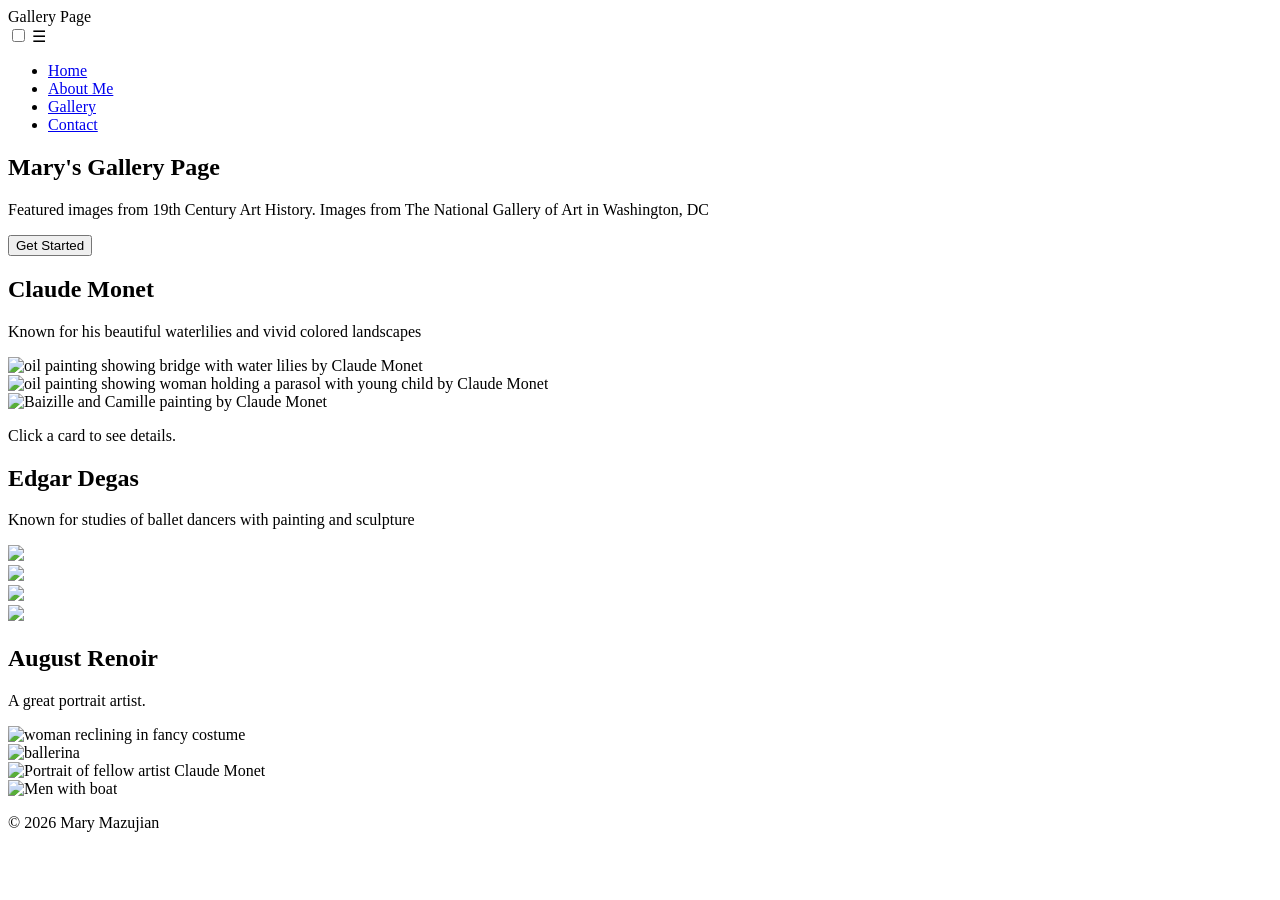
==== gallery.html @ 6964c017 "Add files via upload" ====
<!DOCTYPE html>
<html lang="en">
<head>
    <meta charset="UTF-8">
    <meta name="viewport" content="width=device-width, initial-scale=1.0">

    <title>Gallery Page</title>
    <link rel="stylesheet" href="css/style.css">
 
</head>
<body>

<!--ChatGPT assistance with hamburger-->
<nav class="navbar">
  <div class="logo">Gallery Page</div>

  <input type="checkbox" id="menu-toggle" class="menu-toggle">
  <label for="menu-toggle" class="hamburger">&#9776;</label>

  <ul class="nav-links">
    <li><a href="Home">Home</a></li>
    <li><a href="About">About Me</a></li>
    <li><a href="Gallery">Gallery</a></li>
    <li><a href="Contact">Contact</a></li>
  </ul>
</nav>

<!--ChatGPT add hero image make it -->


    <!--Code from Playground-->
    <div class="hero-centered">
    <h2>Mary's Gallery Page</h2>
    <p>Featured images from 19th Century Art History. Images from The National Gallery of Art in Washington, DC</p>
    <button class="cta-button">Get Started</button>
    </div>

    

<!--ChatGPT assistance with centering gallery text-->




<!--ChatGPT help with adding hover-->

<!--ChatGPT assistance with replacing Monet section-->
<section class="monet-section">
  <h2>Claude Monet</h2>
  <p>Known for his beautiful waterlilies and vivid colored landscapes</p>

  <div class="masonry-grid">
    <div class="masonry-item"
         style="grid-row: span 2;"
         onclick="showInfo(this)"
         data-title="The Artist's Garden at Vétheuil"
         data-year="1880"
         data-desc="A luminous garden scene filled with color and light.">
      <img src="gardenvetheuil.jpg" alt="oil painting showing bridge with water lilies by Claude Monet">
    </div>

    <div class="masonry-item"
         style="grid-row: span 5;"
         onclick="showInfo(this)"
         data-title="Woman with a Parasol"
         data-year="1875"
         data-desc="A breezy outdoor scene showing Monet's interest in light and movement.">
      <img src="womanparosol.jpg" alt="oil painting showing woman holding a parasol with young child by Claude Monet">
    </div>

    <div class="masonry-item"
         style="grid-row: span 4;"
         onclick="showInfo(this)"
         data-title="Bazille and Camille"
         data-year="1865"
         data-desc="A study featuring Camille Monet and Frédéric Bazille.">
      <img src="bazillecamille.jpg" alt="Baizille and Camille painting by Claude Monet">
    </div>



    </div>

    <!--removed two extra text cards due to time may add back-->
  <!--ChatGPT aside panel help-->
  <aside class="info-panel" id="info-panel">
    <p>Click a card to see details.</p>
  </aside>
</section>


<!--ChatGPT assistance with replacing Degas section-->
<section class="degas-section">
  <h2>Edgar Degas</h2>
  <p>Known for studies of ballet dancers with painting and sculpture</p>

  <div class="masonry-grid">
    <div class="masonry-item"
         style="grid-row: span 3;"
         onclick="showInfo(this)"
         data-title="Four Dancers"
         data-year="1899"
         data-desc="A study of ballerinas showing Degas' interest in movement.">
      <img src="fourdancers.jpg">
    </div>

    <div class="masonry-item"
         style="grid-row: span 5;"
         onclick="showInfo(this)"
         data-title="Little Dancer"
         data-year="1881"
         data-desc="A famous sculpture of a young ballet student.">
      <img src="littledancer.jpg">
    </div>

    <div class="masonry-item"
         style="grid-row: span 4;"
         onclick="showInfo(this)"
         data-title="Woman Viewed from Behind"
         data-year=""
         data-desc="Woman shown window shopping.">
      <img src="womanviewedrombehind.jpg">
    </div>

    <div class="masonry-item"
         style="grid-row: span 2;"
         onclick="showInfo(this)"
         data-title="Horse with Head Lowered"
         data-year=""
         data-desc="Horse sculpture made of bees wax.">
      <img src="horsewithheadlowered.jpg">
    </div>
  </div>


</section>

   



<!--ChatGPT assistance with replacing Renoir section-->
<section class="renoir-section">
  <h2>August Renoir</h2>
  <p>A great portrait artist.</p>

  <div class="masonry-grid">
    <div class="masonry-item"
         style="grid-row: span 2;"
         onclick="showInfo(this)"
         data-title="Odalisque"
         data-year="1870"
         data-desc="A woman reclining in colorful costume">
      <img src="odalisque.jpg" alt="woman reclining in fancy costume">
    </div>

    <div class="masonry-item"
         style="grid-row: span 6;"
         onclick="showInfo(this)"
         data-title="The Dancer"
         data-year="1874"
         data-desc="Study of a young ballet dancer.">
      <img src="thedancer.jpg" alt="ballerina">
    </div>

    <div class="masonry-item"
         style="grid-row: span 4;"
         onclick="showInfo(this)"
         data-title="Claude Monet"
         data-year="1875"
         data-desc="Portrait of fellow Impressionist artist Claude Monet.">
      <img src="claudemonet.jpg" alt="Portrait of fellow artist Claude Monet">
    </div>

    <div class="masonry-item"
         style="grid-row: span 3;"
         onclick="showInfo(this)"
         data-title="Oarsmen at Chatou"
         data-year="1879"
         data-desc="Scene of men watching boat sail.">
      <img src="oarsmenatchatou.jpg" alt="Men with boat">
    </div>

  <!--removed 2 extra cards-->
   
  </div>

</section>


<footer>

  <p>&copy; 2026 Mary Mazujian</p>
</footer>

<script>
function showInfo(card) {
  document.querySelectorAll('.masonry-item').forEach(item => {
    item.classList.remove('selected');
  });

  card.classList.add('selected');

  const title = card.dataset.title || "Untitled";
  const year = card.dataset.year || "";
  const desc = card.dataset.desc || "No description available.";

  document.getElementById('info-panel').innerHTML = `
    <h3>${title}</h3>
    <div class="year">${year}</div>
    <p>${desc}</p>
  `;
}
</script>

</body>
</html>
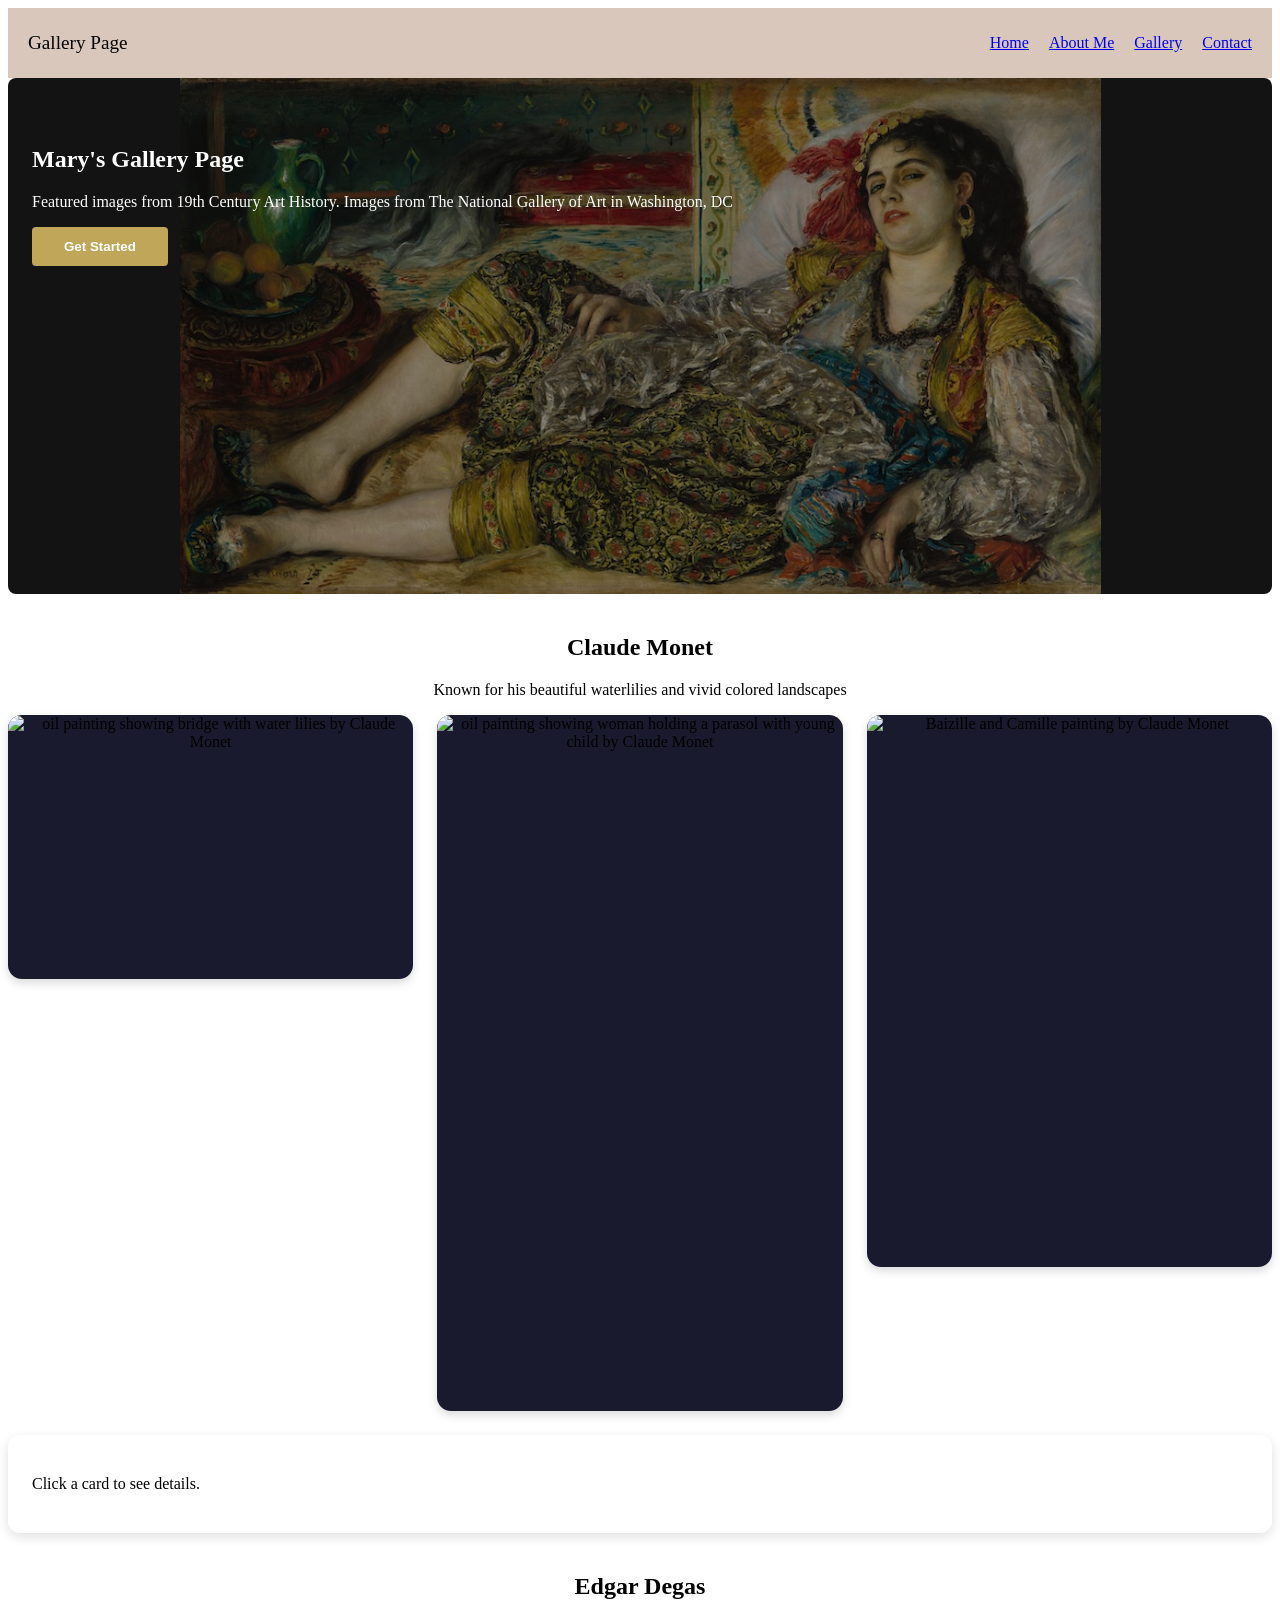
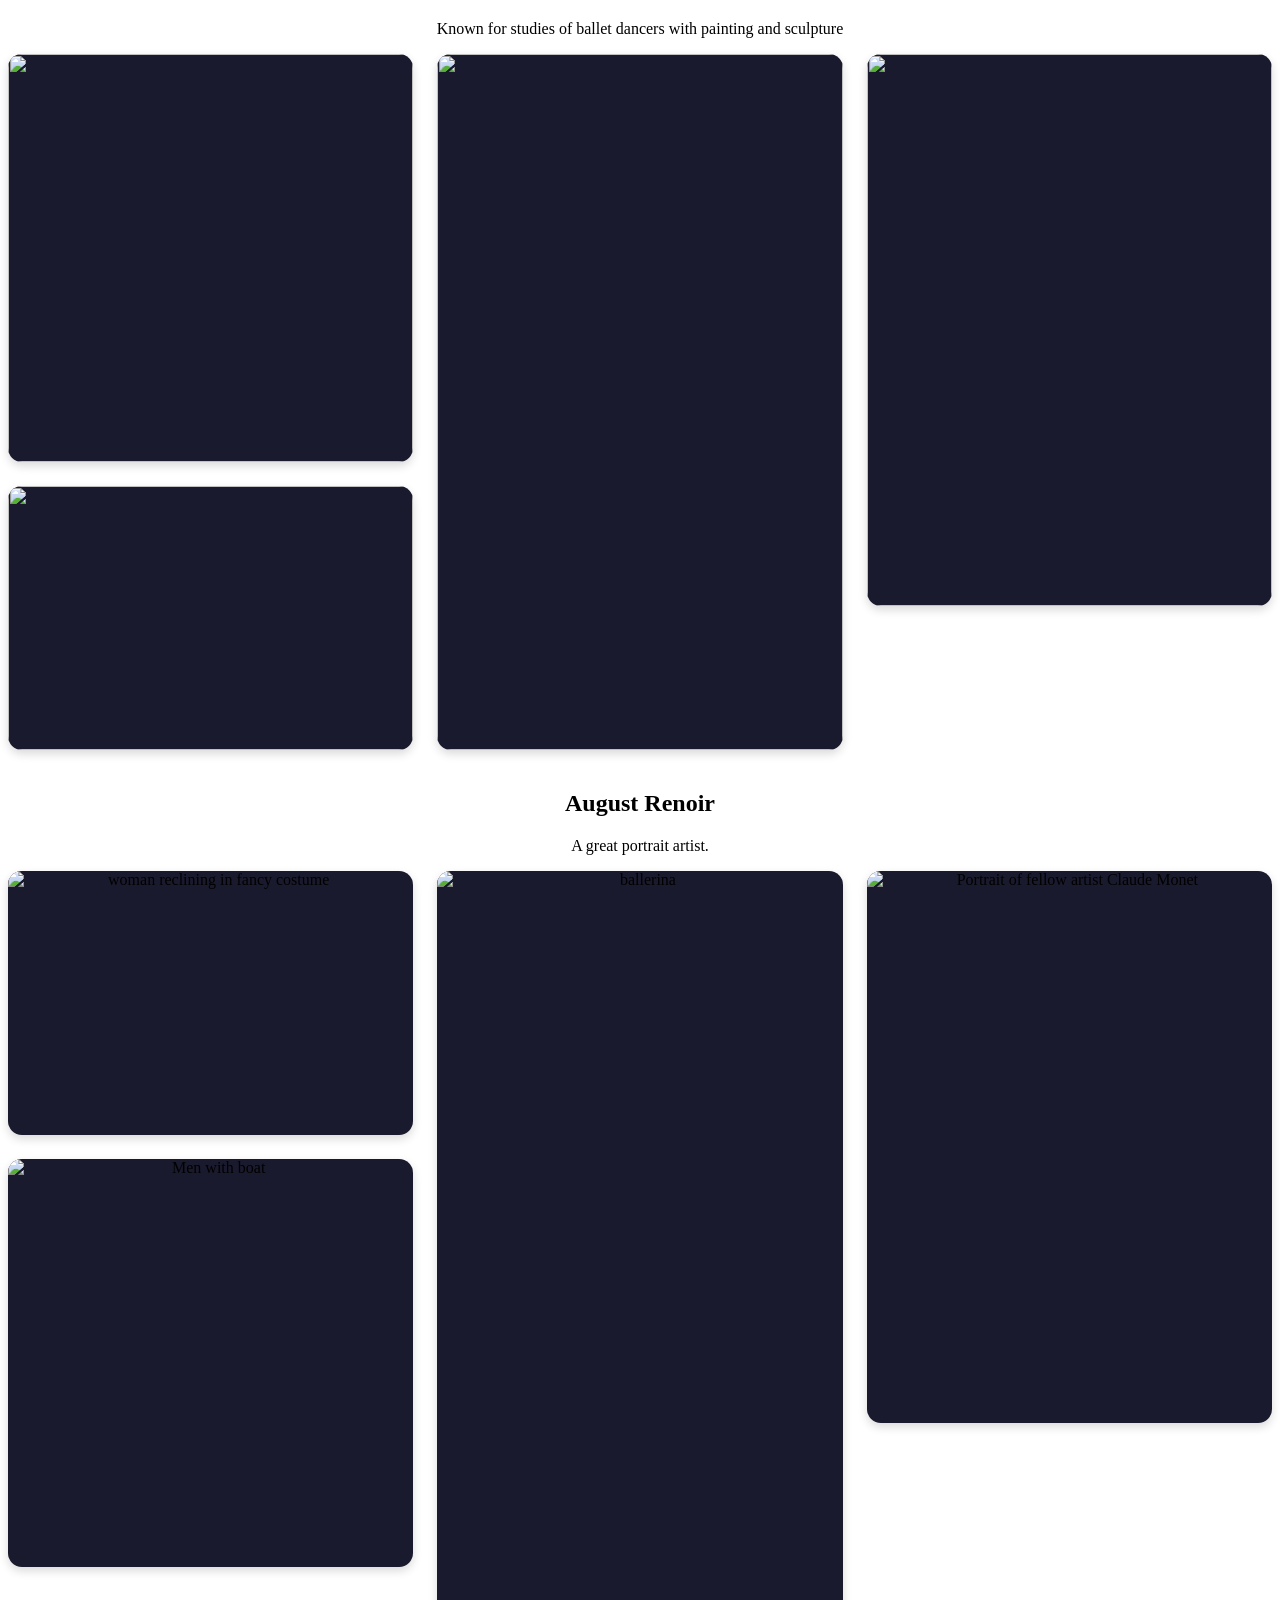
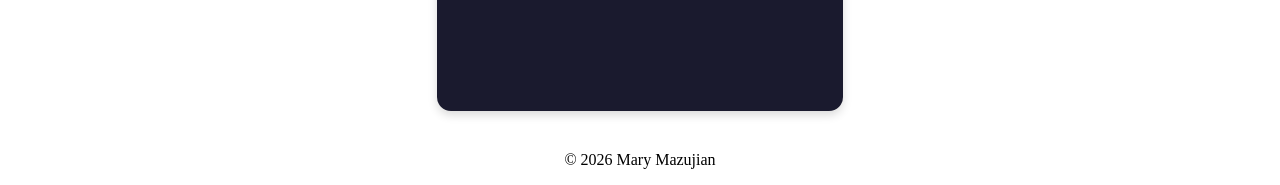
==== commit cb9ac3f4: "Update stylesheet link path in gallery.html" ====
--- a/gallery.html
+++ b/gallery.html
@@ -5,7 +5,7 @@
     <meta name="viewport" content="width=device-width, initial-scale=1.0">
 
     <title>Gallery Page</title>
-    <link rel="stylesheet" href="css/style.css">
+    <link rel="stylesheet" href="style.css">
  
 </head>
 <body>
@@ -119,7 +119,7 @@
          data-title="Woman Viewed from Behind"
          data-year=""
          data-desc="Woman shown window shopping.">
-      <img src="womanviewedrombehind.jpg">
+      <img src="womanviewedfrombehind.jpg">
     </div>
 
     <div class="masonry-item"
@@ -214,4 +214,4 @@
 </script>
 
 </body>
-</html>+</html>
--- a/style.css
+++ b/style.css
@@ -0,0 +1,314 @@
+/*code from playground*/
+
+/*ChatGPT assistance with formatting About me section where it is on one line*/
+/*ChatGPT assistance with logo and info panel had dupe logo which was combined*/
+.logo {
+  white-space: nowrap;
+  font-size: 1.2rem;
+  margin: 0;
+}
+
+.info-panel {
+  margin-top: 1.5rem;
+  background: #fff;
+  padding: 1.5rem;
+  border-radius: 12px;
+  box-shadow: 0 4px 12px rgba(0,0,0,0.12);
+  text-align: left;
+}
+
+/*ChatGPT adjust hero to fit and make more responsive*/
+
+.hero-centered {
+  background-image:
+    linear-gradient(rgba(0,0,0,0.45), rgba(0,0,0,0.45)),
+    url("../images/odalisque.jpg");
+
+    /*ChatGPT assistance in image sizing*/
+ background-size: contain;
+background-color: #222;
+  background-position: center;
+  background-repeat: no-repeat;
+  min-height: 420px;
+  padding: 3rem 1.5rem;
+  color: white;
+  border-radius: 8px;
+}
+
+@media (max-width: 600px) {
+  .hero-centered {
+    background-size: contain;
+    background-color: #222;
+    min-height: 300px;
+  }
+}
+
+
+/*ChatGPT help with responsiveness in mobile adjustments*/
+@media (max-width: 900px) {
+  .hero-centered {
+    min-height: 320px;
+    padding: 2.5rem 1rem;
+    background-position: center top;
+  }
+
+  .hero-centered h2 {
+    font-size: 2rem;
+  }
+
+  .hero-centered p {
+    font-size: 1rem;
+    max-width: 90%;
+    color: white;
+  }
+}
+
+@media (max-width: 600px) {
+  .hero-centered {
+    min-height: 260px;
+    padding: 2rem 1rem;
+    background-position: center top;
+  }
+
+  .hero-centered h2 {
+    font-size: 1.6rem;
+  }
+
+  .hero-centered p {
+    font-size: 0.95rem;
+  }
+}
+
+
+
+.cta-button {
+    display: inline-block;
+    background: rgb(192, 166, 89);
+    color: white;
+    padding: 0.75rem 2rem;
+    border-radius: 4px;
+    font-weight: 600;
+    border: none;
+    cursor: pointer;
+    transition: all 0.3s ease;
+}
+
+
+/*Nav CSS from Midterm*/
+.main-nav {
+  position: sticky;
+  top: 0;
+  background-color: #E3D2C5;
+  border-top: 4px solid black;
+  border-bottom: 1px solid #ccc;
+  z-index: 100;
+}
+
+/*ChatGPT assistance with fixing nav-header placement*/
+.nav-header {
+  display: flex;
+  align-items: center;
+  gap: 30px;
+}
+
+
+
+
+
+
+/*ChatGPT assistance with nav links*/
+
+.navbar {
+  display: flex;
+  justify-content: space-between;
+  align-items: center;
+  padding: 10px 20px;
+  background: #d9c7bb;
+  position: relative;
+}
+
+.menu-toggle {
+  display: none;
+}
+
+.hamburger {
+  display: none;
+  font-size: 24px;
+  cursor: pointer;
+}
+
+/* desktop */
+.nav-links {
+  display: flex;
+  gap: 20px;
+  list-style: none;
+}
+
+/* mobile */
+@media (max-width: 768px) {
+  .hamburger {
+    display: block;
+  }
+
+  .nav-links {
+    display: none;
+    flex-direction: column;
+    position: absolute;
+    top: 60px;
+    right: 20px;
+    background: #d9c7bb;
+    padding: 10px;
+    width: 180px;
+  }
+
+  .menu-toggle:checked + .hamburger + .nav-links {
+    display: flex;
+  }
+}
+
+
+
+/*Gallery image intro*/
+.text-wrap-layout {
+    line-height: 1.8;
+}
+
+.text-wrap-image {
+    float: left;
+    width: 400px;
+    height: 400px;
+    border-radius: 12px;
+    overflow: hidden;
+    margin-right: 1.5rem;
+    margin-bottom: 1rem;
+    border: 1px solid rgba(255, 255, 255, 0.1);
+}
+
+.text-wrap-image img {
+    width: 100%;
+    height: 100%;
+    object-fit: cover;
+}
+
+.text-wrap-layout p {
+    color: #433434;
+}
+
+
+
+
+/*Masonry from playground*/
+
+
+
+/*ChatGPT help for making masonry grid images responsive*/
+/*ChatGPT assistance with removing dupes in masonry grid*/
+/* Default (desktop) */
+.masonry-grid {
+    display: grid;
+    grid-template-columns: repeat(3, 1fr);
+    grid-auto-rows: 120px;
+    gap: 1.5rem;
+}
+
+/* Tablet */
+@media (max-width: 900px) {
+    .masonry-grid {
+        grid-template-columns: repeat(2, 1fr);
+    }
+}
+
+/* Mobile */
+@media (max-width: 600px) {
+    .masonry-grid {
+        grid-template-columns: 1fr;
+    }
+}
+
+/*ChatbotGPT assistance with centering artists title*/
+.monet-section {
+  text-align: center;
+  margin: 40px 0;
+}
+
+.degas-section {
+  text-align: center;
+  margin: 40px 0;
+}
+
+.renoir-section {
+  text-align: center;
+  margin: 40px 0;
+}
+
+/*ChatGPT assistance formatting spacing between artist sections*/
+section {
+  margin: 3rem 0;
+}
+
+
+/*ChatGPT help with hover*/
+.masonry-item {
+  position: relative;
+  overflow: hidden;
+  border-radius: 14px;
+  cursor: pointer;
+  box-shadow: 0 4px 10px rgba(0,0,0,0.15);
+  transition: transform 0.25s ease, box-shadow 0.25s ease;
+  background: #1a1a2e;
+}
+
+.masonry-item:hover {
+  transform: translateY(-6px) scale(1.02);
+  box-shadow: 0 12px 24px rgba(0,0,0,0.28);
+}
+
+.masonry-item:active {
+  transform: scale(0.98);
+}
+
+.masonry-item.selected {
+  outline: 4px solid #c29545;
+  outline-offset: -4px;
+}
+
+.masonry-item img {
+  width: 100%;
+  height: 100%;
+  object-fit: cover;
+  display: block;
+  transition: transform 0.3s ease;
+}
+
+.masonry-item:hover img {
+  transform: scale(1.05);
+}
+
+.text-card {
+  display: flex;
+  align-items: center;
+  justify-content: center;
+  color: #8ea0ff;
+  font-size: 2.5rem;
+  font-weight: bold;
+  font-family: Arial, sans-serif;
+}
+
+.text-card span {
+  pointer-events: none;
+}
+
+/*ChatGPT removed extra info panel*/
+
+.info-panel h3 {
+  margin-bottom: 0.4rem;
+}
+
+.info-panel .year {
+  color: #c29545;
+  font-weight: bold;
+  margin-bottom: 0.8rem;
+}
+
+/*ChatGPT help center footer*/
+  footer { text-align: center; }
